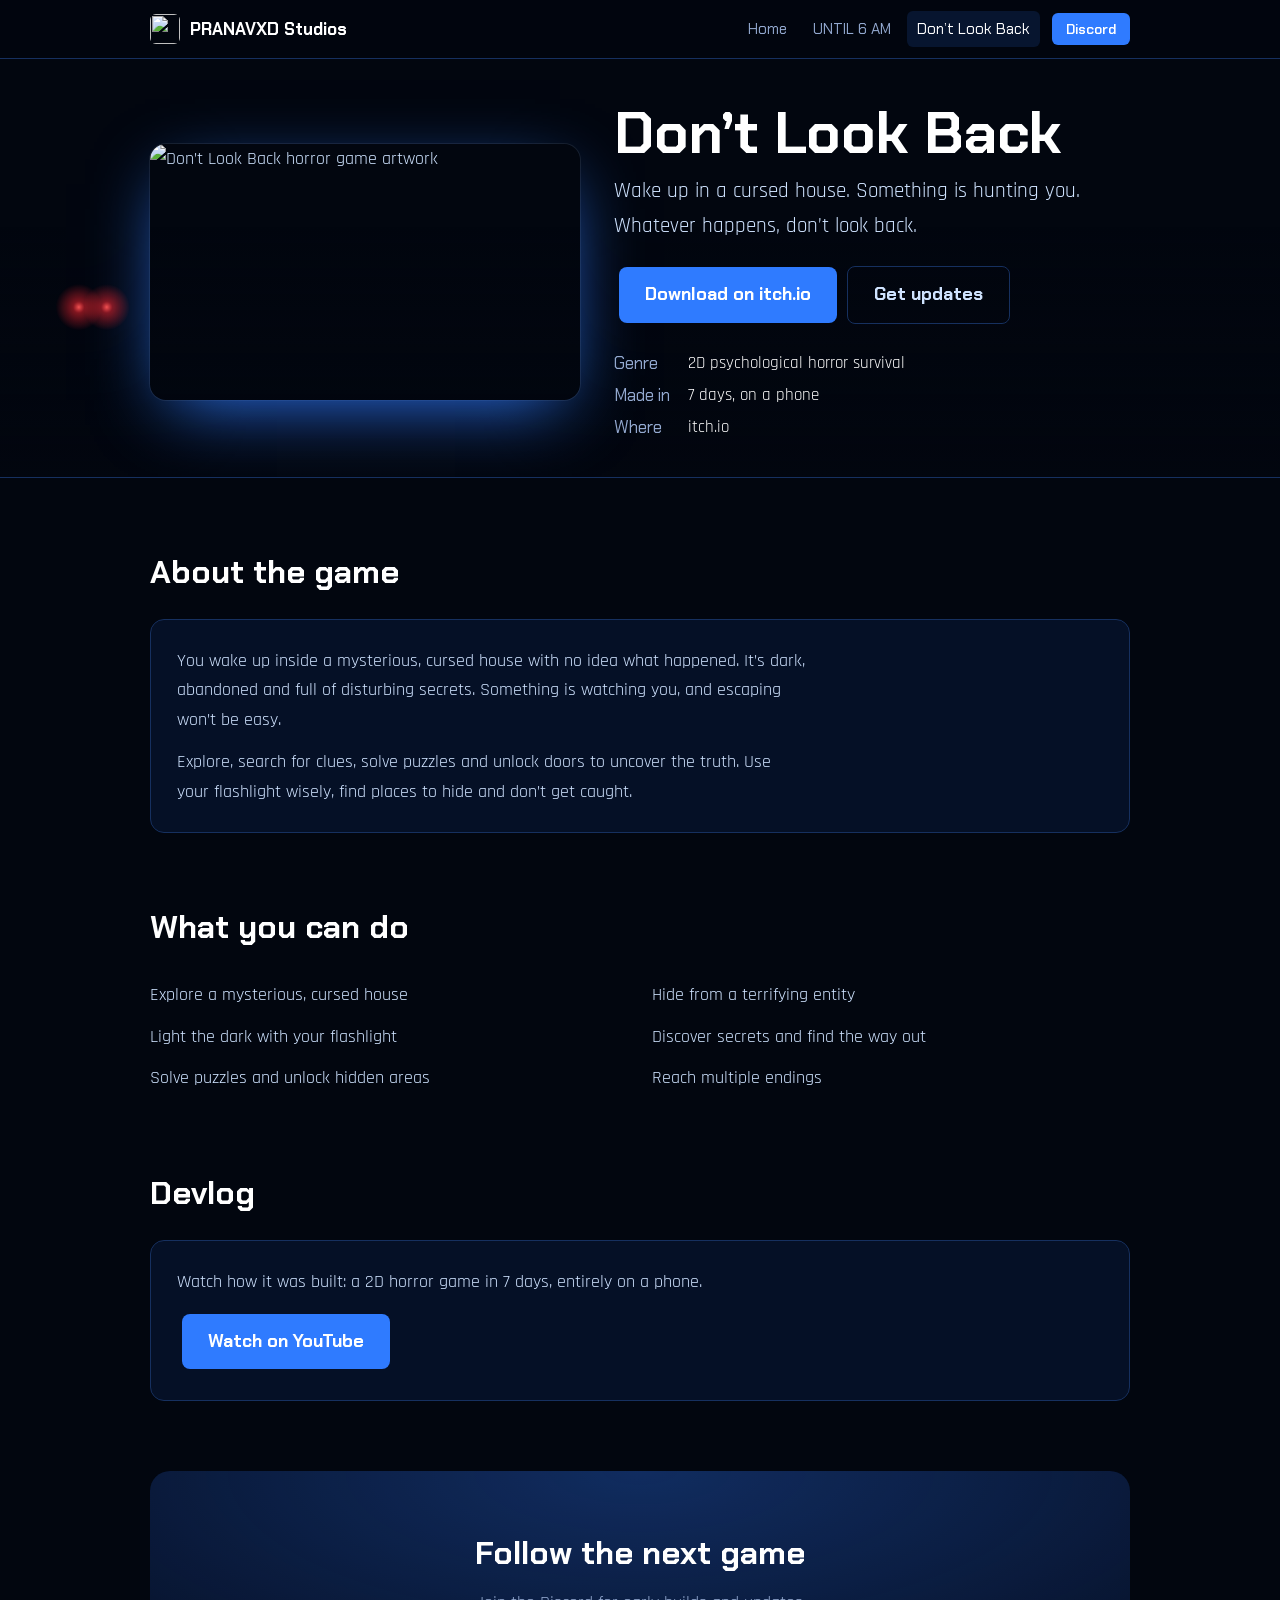
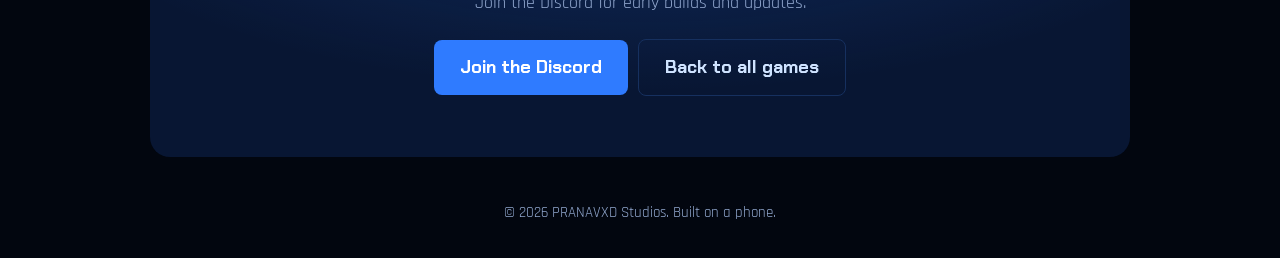
==== dont-look-back.html @ eae3b3ec "Add files via upload" ====
<!DOCTYPE html>
<html lang="en"><head><meta charset="utf-8"><meta name="theme-color" content="#02060f">
<meta name="viewport" content="width=device-width,initial-scale=1,viewport-fit=cover">
<title>Don’t Look Back | PRANAVXD Studios</title><meta name="description" content="Play Don’t Look Back, a 2D psychological horror survival game made in 7 days on a phone. Explore a cursed house, solve puzzles and hide from the entity. Free on itch.io.">
<link rel="canonical" href="https://pranavxd-studios.github.io/dont-look-back.html"><link rel="icon" href="img/favicon.png">
<meta property="og:type" content="website"><meta property="og:title" content="Don’t Look Back | PRANAVXD Studios"><meta property="og:description" content="Play Don’t Look Back, a 2D psychological horror survival game made in 7 days on a phone. Explore a cursed house, solve puzzles and hide from the entity. Free on itch.io."><meta property="og:image" content="https://pranavxd-studios.github.io/og-image.jpg"><meta property="og:url" content="https://pranavxd-studios.github.io/dont-look-back.html">
<meta name="twitter:card" content="summary_large_image">
<link rel="preconnect" href="https://fonts.googleapis.com"><link rel="preconnect" href="https://fonts.gstatic.com" crossorigin>
<link href="https://fonts.googleapis.com/css2?family=Chakra+Petch:wght@500;700&family=Rajdhani:wght@400;600&display=swap" rel="stylesheet">
<link rel="stylesheet" href="style.css"></head><body class="gp">
<nav aria-label="Main"><div class="wrap"><a class="brand" href="index.html"><img src="img/favicon.png" width="30" height="30" alt=""><span>PRANAVXD Studios</span></a><a class="l" href="index.html">Home</a><a class="l" href="until-6-am.html">UNTIL 6 AM</a><a class="l on" href="dont-look-back.html">Don’t Look Back</a><a class="join" href="https://discord.gg/4BSjsUTuaJ" target="_blank" rel="noopener">Discord</a></div></nav>
<header class="top" style="--bg:url(img/dont-look-back.jpg)"><div class="wrap"><img class="cover" src="img/dont-look-back.jpg" width="900" height="534" alt="Don’t Look Back horror game artwork"><div><h1>Don’t Look Back</h1><p class="lead">Wake up in a cursed house. Something is hunting you. Whatever happens, don’t look back.</p><div class="acts"><a class="btn" href="https://pranavxd-studio.itch.io/dont-look-back" target="_blank" rel="noopener">Download on itch.io</a><a class="btn alt" href="https://discord.gg/4BSjsUTuaJ" target="_blank" rel="noopener">Get updates</a></div><dl class="facts"><dt>Genre</dt><dd>2D psychological horror survival</dd><dt>Made in</dt><dd>7 days, on a phone</dd><dt>Where</dt><dd>itch.io</dd></dl></div></div></header>
<main class="wrap"><section class="about"><h2>About the game</h2><div class="panel"><p>You wake up inside a mysterious, cursed house with no idea what happened. It’s dark, abandoned and full of disturbing secrets. Something is watching you, and escaping won’t be easy.</p><p>Explore, search for clues, solve puzzles and unlock doors to uncover the truth. Use your flashlight wisely, find places to hide and don’t get caught.</p></div></section>
<section><h2>What you can do</h2><ul class="f"><li>Explore a mysterious, cursed house</li><li>Light the dark with your flashlight</li><li>Solve puzzles and unlock hidden areas</li><li>Hide from a terrifying entity</li><li>Discover secrets and find the way out</li><li>Reach multiple endings</li></ul></section>
<section><h2>Devlog</h2><div class="panel"><p>Watch how it was built: a 2D horror game in 7 days, entirely on a phone.</p><p><a class="btn" href="https://youtu.be/iwsCbaX2zVc" target="_blank" rel="noopener">Watch on YouTube</a></p></div></section>
<div class="cta"><h2>Follow the next game</h2><p>Join the Discord for early builds and updates.</p><a class="btn" href="https://discord.gg/4BSjsUTuaJ" target="_blank" rel="noopener">Join the Discord</a><a class="btn alt" href="index.html">Back to all games</a></div></main>
<footer>© 2026 PRANAVXD Studios. Built on a phone.</footer><script src="main.js" defer></script></body></html>
---- style.css ----
@property --x{syntax:"<length-percentage>";inherits:true;initial-value:50%}
:root{--void:#02060f;--navy:#081633;--blue:#2f7bff;--ice:#cfe3ff;--dim:#93a9d0;--red:#e0121c;--bd:#16305f;--ac:var(--blue)}
@view-transition{navigation:auto}
*{box-sizing:border-box;margin:0}
html{scroll-behavior:smooth}
body{background:var(--void);color:var(--ice);font:18px/1.65 Rajdhani,system-ui,sans-serif;min-height:100vh;animation:pageIn .5s ease both;transition:opacity .18s,transform .18s}
body.out{opacity:0;transform:translateY(-6px)}
@keyframes pageIn{from{opacity:0;transform:translateY(10px)}to{opacity:1;transform:none}}
h1,h2,h3,.btn,nav a,dt{font-family:'Chakra Petch',system-ui,sans-serif}
a{color:var(--blue)}
img{max-width:100%;height:auto;display:block}
.wrap{max-width:1020px;margin:0 auto;padding:0 20px}
nav{position:sticky;top:0;z-index:10;background:rgba(2,6,15,.86);backdrop-filter:blur(10px);border-bottom:1px solid var(--bd)}
nav .wrap{display:flex;align-items:center;gap:6px;height:58px}
.brand{display:flex;align-items:center;gap:10px;color:#fff;text-decoration:none;font:700 17px 'Chakra Petch';margin-right:auto}
.brand img{width:30px;height:30px;border-radius:6px}
nav a.l{color:var(--dim);text-decoration:none;font-size:15px;padding:6px 10px;border-radius:6px;transition:color .2s,background .2s}
nav a.l:hover,nav a.on{color:#fff;background:rgba(47,123,255,.14)}
nav .join{background:var(--blue);color:#fff;text-decoration:none;font:600 14px 'Chakra Petch';padding:7px 14px;border-radius:6px;margin-left:6px}
@media(max-width:620px){.brand span{display:none}nav a.l{padding:6px 7px;font-size:14px}}
/* hero with flashlight */
.stage{position:relative;overflow:hidden;background:#000;--x:50%;--y:55%;touch-action:pan-y;cursor:none}
.stage img{width:100%;aspect-ratio:8/3;min-height:200px;object-fit:cover}
.stage::after{content:"";position:absolute;inset:0;background:radial-gradient(circle min(34vw,260px) at var(--x) var(--y),transparent 0,rgba(2,6,15,.55) 55%,rgba(2,6,15,.93) 100%);animation:dark 2.2s ease both}
@keyframes dark{from{background:#000}}
.stage small{position:absolute;bottom:10px;left:0;right:0;text-align:center;color:var(--dim);font-size:14px;z-index:2;animation:pageIn 1s 1.6s both}
@media(hover:none){.stage{cursor:auto}}
.intro{text-align:center;padding:44px 20px 8px}
.intro h1{font-size:clamp(30px,6vw,52px);line-height:1.1;color:#fff;max-width:760px;margin:0 auto 12px}
.intro p{color:var(--dim);max-width:560px;margin:0 auto 22px;font-size:20px}
.btn{display:inline-block;background:var(--ac);color:#fff;padding:13px 26px;border-radius:8px;text-decoration:none;font-weight:700;margin:5px;transition:transform .18s,box-shadow .18s,filter .18s;box-shadow:0 0 0 0 transparent}
.btn:hover{transform:translateY(-2px);box-shadow:0 8px 26px -8px var(--ac);filter:brightness(1.1)}
.btn:active{transform:scale(.97)}
.btn.alt{background:none;border:1px solid var(--bd);color:var(--ice)}
h2{font-size:clamp(24px,4vw,32px);color:#fff;margin:68px 0 20px}
/* featured game rows */
.game{display:grid;gap:26px;grid-template-columns:minmax(0,5fr) minmax(0,6fr);align-items:center;padding:22px;border-radius:18px;background:linear-gradient(135deg,rgba(8,22,51,.9),rgba(2,6,15,.6));border:1px solid var(--bd);margin-bottom:22px;text-decoration:none;color:var(--ice);transition:border-color .25s,transform .25s}
.game:hover{border-color:var(--ac);transform:translateY(-3px)}
.game img{border-radius:12px;width:100%;transition:transform .5s}
.game:hover img{transform:scale(1.025)}
.game .pic{overflow:hidden;border-radius:12px}
.game h3{font-size:clamp(26px,4vw,36px);color:#fff;line-height:1.15;margin-bottom:8px}
.game p{color:var(--dim)}
.game .go{display:inline-block;margin-top:14px;color:var(--ac);font:600 16px 'Chakra Petch'}
.game.red{--ac:#ff3b45}
.game.alt{grid-template-columns:minmax(0,6fr) minmax(0,5fr)}
.game.alt .pic{order:2}
@media(max-width:760px){.game,.game.alt{grid-template-columns:1fr;padding:16px}.game.alt .pic{order:0}}
.panel{background:rgba(8,22,51,.65);border:1px solid var(--bd);border-radius:14px;padding:26px}
.panel p+p{margin-top:12px}
.chip{display:inline-block;border:1px solid var(--bd);border-radius:20px;padding:2px 14px;margin:8px 8px 0 0;font-size:16px}
details{border-bottom:1px solid var(--bd);padding:16px 4px}
summary{cursor:pointer;font:600 19px 'Chakra Petch';color:#fff;list-style:none;display:flex;justify-content:space-between;gap:12px}
summary::after{content:"+";color:var(--blue);font-size:24px;line-height:1;transition:transform .25s}
details[open] summary::after{transform:rotate(45deg)}
details p{margin-top:10px;color:var(--dim);animation:pageIn .3s both}
.cta{text-align:center;padding:56px 20px;margin-top:70px;border-radius:20px;background:radial-gradient(600px 220px at 50% 0,rgba(47,123,255,.22),transparent),var(--navy)}
.cta h2{margin:0 0 8px}.cta p{color:var(--dim);margin-bottom:16px}
footer{text-align:center;color:var(--dim);font-size:15px;padding:44px 20px 32px}
/* game page */
.gp{--ac:var(--blue)}.gp.red{--ac:#ff3b45}
.top{position:relative;overflow:hidden;padding:44px 0 36px;border-bottom:1px solid var(--bd)}
.top::before{content:"";position:absolute;inset:-40px;background:var(--bg) center/cover;filter:blur(38px) saturate(1.2);opacity:.38;transform:scale(1.1)}
.top::after{content:"";position:absolute;inset:0;background:linear-gradient(transparent 40%,var(--void))}
.top .wrap{position:relative;z-index:1;display:grid;gap:34px;grid-template-columns:minmax(0,5fr) minmax(0,6fr);align-items:center}
.top .cover{width:100%;border-radius:16px;box-shadow:0 20px 70px -20px var(--ac),0 0 0 1px rgba(255,255,255,.08);animation:pageIn .8s .1s both}
.top h1{font-size:clamp(34px,6vw,58px);line-height:1.05;color:#fff;margin-bottom:10px;animation:pageIn .7s .2s both}
.top .lead{font-size:21px;color:var(--ice);margin-bottom:18px;animation:pageIn .7s .3s both}
.top .acts{animation:pageIn .7s .4s both}
dl.facts{display:grid;grid-template-columns:auto 1fr;gap:4px 18px;margin:20px 0 0;font-size:17px;animation:pageIn .7s .5s both}
dt{color:var(--dim)}dd{margin:0;color:#fff}
@media(max-width:760px){.top .wrap{grid-template-columns:1fr}.top{padding-top:26px}}
.about p{max-width:70ch}
ul.f{list-style:none;padding:0;columns:2 260px;gap:24px;margin-top:6px}
ul.f li{padding:6px 0;break-inside:avoid}
.shots{display:grid;gap:14px;grid-template-columns:repeat(auto-fit,minmax(290px,1fr))}
.shots img{border-radius:10px;border:1px solid var(--bd);transition:transform .35s,border-color .25s}
.shots img:hover{transform:scale(1.02);border-color:var(--ac)}
.back{display:inline-block;margin:26px 0 0;color:var(--dim);text-decoration:none}
@media(prefers-reduced-motion:reduce){*,*::before,*::after{animation:none!important;transition:none!important}html{scroll-behavior:auto}}
/* motion graphics */
.fx{position:absolute;inset:0;width:100%;height:100%;pointer-events:none;z-index:1}
.beam{position:absolute;inset:0;pointer-events:none;z-index:1;background:radial-gradient(circle 190px at var(--px,-999px) var(--py,-999px),rgba(207,227,255,.15),transparent 70%)}
.top .cover{animation:pageIn .8s .1s backwards;transition:transform .2s ease-out}
.pic{transition:transform .2s ease-out}
.glitch{position:relative}
.glitch::before,.glitch::after{content:attr(data-text);position:absolute;inset:0;opacity:0;pointer-events:none}
.glitch::before{color:#ff3b45;clip-path:inset(0 0 55% 0)}
.glitch::after{color:#2f7bff;clip-path:inset(50% 0 0 0)}
.glitch.go::before{animation:g1 .45s steps(3) both}
.glitch.go::after{animation:g2 .45s steps(3) both}
@keyframes g1{0%{opacity:1;transform:translate(-5px,0)}30%{transform:translate(4px,-1px)}60%{transform:translate(-2px,1px)}100%{opacity:0;transform:none}}
@keyframes g2{0%{opacity:1;transform:translate(5px,0)}30%{transform:translate(-4px,1px)}60%{transform:translate(2px,-1px)}100%{opacity:0;transform:none}}
.clock{position:fixed;right:14px;bottom:14px;z-index:9;display:flex;align-items:center;gap:10px;padding:9px 14px;border-radius:10px;background:rgba(2,10,8,.88);border:1px solid #1d5a3a;color:#6df0a1;font:600 19px 'Chakra Petch',monospace;font-variant-numeric:tabular-nums;opacity:0;transform:translateY(16px);transition:opacity .4s,transform .4s,border-color .4s,color .4s;pointer-events:none;backdrop-filter:blur(6px)}
.clock.show{opacity:1;transform:none}
.clock i{width:9px;height:9px;border-radius:50%;background:#ff3b45;animation:blink 1.2s steps(2) infinite}
.clock small{font-size:11px;color:#3f9a6b;display:block;line-height:1;margin-bottom:2px}
.clock s{display:block;width:100%;height:3px;background:#0e2c1d;margin-top:4px;text-decoration:none;border-radius:2px;overflow:hidden}
.clock u{display:block;height:100%;width:0;background:#6df0a1;text-decoration:none}
.clock.done{color:#fff;border-color:#fff}
.clock.done small{color:#ff3b45}
@keyframes blink{50%{opacity:0}}
figure.scan{position:relative;overflow:hidden;border-radius:10px;margin:0}
figure.scan img{border-radius:0}
figure.scan::after{content:"";position:absolute;inset:0;pointer-events:none;background:repeating-linear-gradient(transparent 0 2px,rgba(0,0,0,.16) 2px 3px)}
figure.scan::before{content:"";position:absolute;left:0;right:0;height:22%;top:-25%;z-index:1;pointer-events:none;background:linear-gradient(transparent,rgba(109,240,161,.14),transparent);opacity:0}
figure.scan:hover::before{opacity:1;animation:sweep 1.6s linear infinite}
@keyframes sweep{to{top:105%}}
figure.scan b{position:absolute;top:10px;left:12px;z-index:2;font:600 13px 'Chakra Petch';color:#ff3b45;animation:blink 1.2s steps(2) infinite}
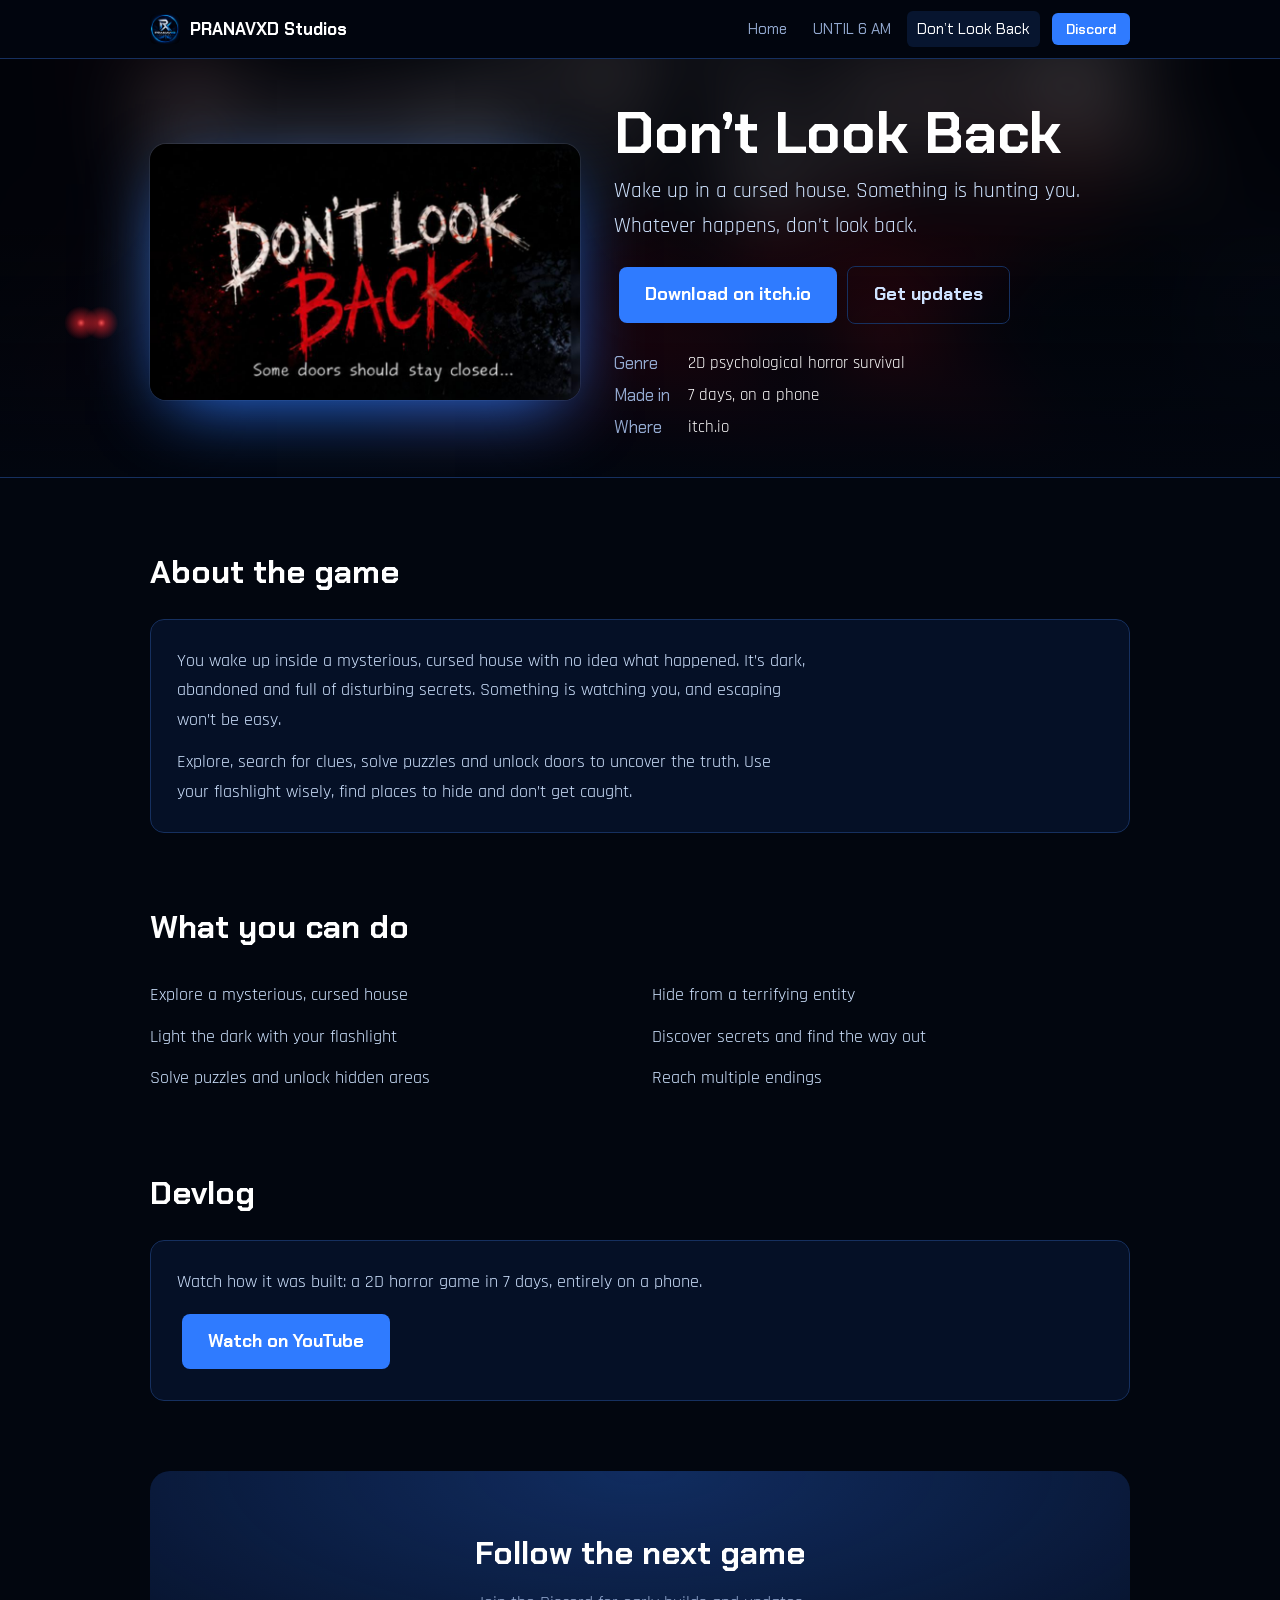
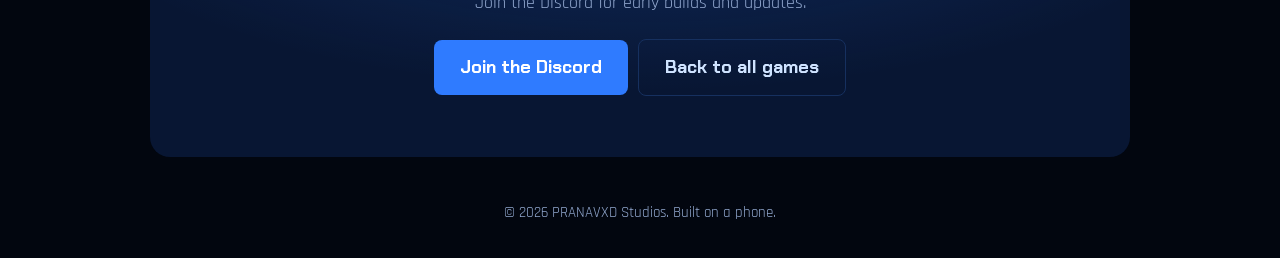
==== commit 978e329e: "Add files via upload" ====
--- a/dont-look-back.html
+++ b/dont-look-back.html
@@ -2,14 +2,14 @@
 <html lang="en"><head><meta charset="utf-8"><meta name="theme-color" content="#02060f">
 <meta name="viewport" content="width=device-width,initial-scale=1,viewport-fit=cover">
 <title>Don’t Look Back | PRANAVXD Studios</title><meta name="description" content="Play Don’t Look Back, a 2D psychological horror survival game made in 7 days on a phone. Explore a cursed house, solve puzzles and hide from the entity. Free on itch.io.">
-<link rel="canonical" href="https://pranavxd-studios.github.io/dont-look-back.html"><link rel="icon" href="img/favicon.png">
+<link rel="canonical" href="https://pranavxd-studios.github.io/dont-look-back.html"><link rel="icon" href="favicon.png">
 <meta property="og:type" content="website"><meta property="og:title" content="Don’t Look Back | PRANAVXD Studios"><meta property="og:description" content="Play Don’t Look Back, a 2D psychological horror survival game made in 7 days on a phone. Explore a cursed house, solve puzzles and hide from the entity. Free on itch.io."><meta property="og:image" content="https://pranavxd-studios.github.io/og-image.jpg"><meta property="og:url" content="https://pranavxd-studios.github.io/dont-look-back.html">
 <meta name="twitter:card" content="summary_large_image">
 <link rel="preconnect" href="https://fonts.googleapis.com"><link rel="preconnect" href="https://fonts.gstatic.com" crossorigin>
 <link href="https://fonts.googleapis.com/css2?family=Chakra+Petch:wght@500;700&family=Rajdhani:wght@400;600&display=swap" rel="stylesheet">
 <link rel="stylesheet" href="style.css"></head><body class="gp">
-<nav aria-label="Main"><div class="wrap"><a class="brand" href="index.html"><img src="img/favicon.png" width="30" height="30" alt=""><span>PRANAVXD Studios</span></a><a class="l" href="index.html">Home</a><a class="l" href="until-6-am.html">UNTIL 6 AM</a><a class="l on" href="dont-look-back.html">Don’t Look Back</a><a class="join" href="https://discord.gg/4BSjsUTuaJ" target="_blank" rel="noopener">Discord</a></div></nav>
-<header class="top" style="--bg:url(img/dont-look-back.jpg)"><div class="wrap"><img class="cover" src="img/dont-look-back.jpg" width="900" height="534" alt="Don’t Look Back horror game artwork"><div><h1>Don’t Look Back</h1><p class="lead">Wake up in a cursed house. Something is hunting you. Whatever happens, don’t look back.</p><div class="acts"><a class="btn" href="https://pranavxd-studio.itch.io/dont-look-back" target="_blank" rel="noopener">Download on itch.io</a><a class="btn alt" href="https://discord.gg/4BSjsUTuaJ" target="_blank" rel="noopener">Get updates</a></div><dl class="facts"><dt>Genre</dt><dd>2D psychological horror survival</dd><dt>Made in</dt><dd>7 days, on a phone</dd><dt>Where</dt><dd>itch.io</dd></dl></div></div></header>
+<nav aria-label="Main"><div class="wrap"><a class="brand" href="index.html"><img src="favicon.png" width="30" height="30" alt=""><span>PRANAVXD Studios</span></a><a class="l" href="index.html">Home</a><a class="l" href="until-6-am.html">UNTIL 6 AM</a><a class="l on" href="dont-look-back.html">Don’t Look Back</a><a class="join" href="https://discord.gg/4BSjsUTuaJ" target="_blank" rel="noopener">Discord</a></div></nav>
+<header class="top" style="--bg:url(dont-look-back.jpg)"><div class="wrap"><img class="cover" src="dont-look-back.jpg" width="900" height="534" alt="Don’t Look Back horror game artwork"><div><h1>Don’t Look Back</h1><p class="lead">Wake up in a cursed house. Something is hunting you. Whatever happens, don’t look back.</p><div class="acts"><a class="btn" href="https://pranavxd-studio.itch.io/dont-look-back" target="_blank" rel="noopener">Download on itch.io</a><a class="btn alt" href="https://discord.gg/4BSjsUTuaJ" target="_blank" rel="noopener">Get updates</a></div><dl class="facts"><dt>Genre</dt><dd>2D psychological horror survival</dd><dt>Made in</dt><dd>7 days, on a phone</dd><dt>Where</dt><dd>itch.io</dd></dl></div></div></header>
 <main class="wrap"><section class="about"><h2>About the game</h2><div class="panel"><p>You wake up inside a mysterious, cursed house with no idea what happened. It’s dark, abandoned and full of disturbing secrets. Something is watching you, and escaping won’t be easy.</p><p>Explore, search for clues, solve puzzles and unlock doors to uncover the truth. Use your flashlight wisely, find places to hide and don’t get caught.</p></div></section>
 <section><h2>What you can do</h2><ul class="f"><li>Explore a mysterious, cursed house</li><li>Light the dark with your flashlight</li><li>Solve puzzles and unlock hidden areas</li><li>Hide from a terrifying entity</li><li>Discover secrets and find the way out</li><li>Reach multiple endings</li></ul></section>
 <section><h2>Devlog</h2><div class="panel"><p>Watch how it was built: a 2D horror game in 7 days, entirely on a phone.</p><p><a class="btn" href="https://youtu.be/iwsCbaX2zVc" target="_blank" rel="noopener">Watch on YouTube</a></p></div></section>
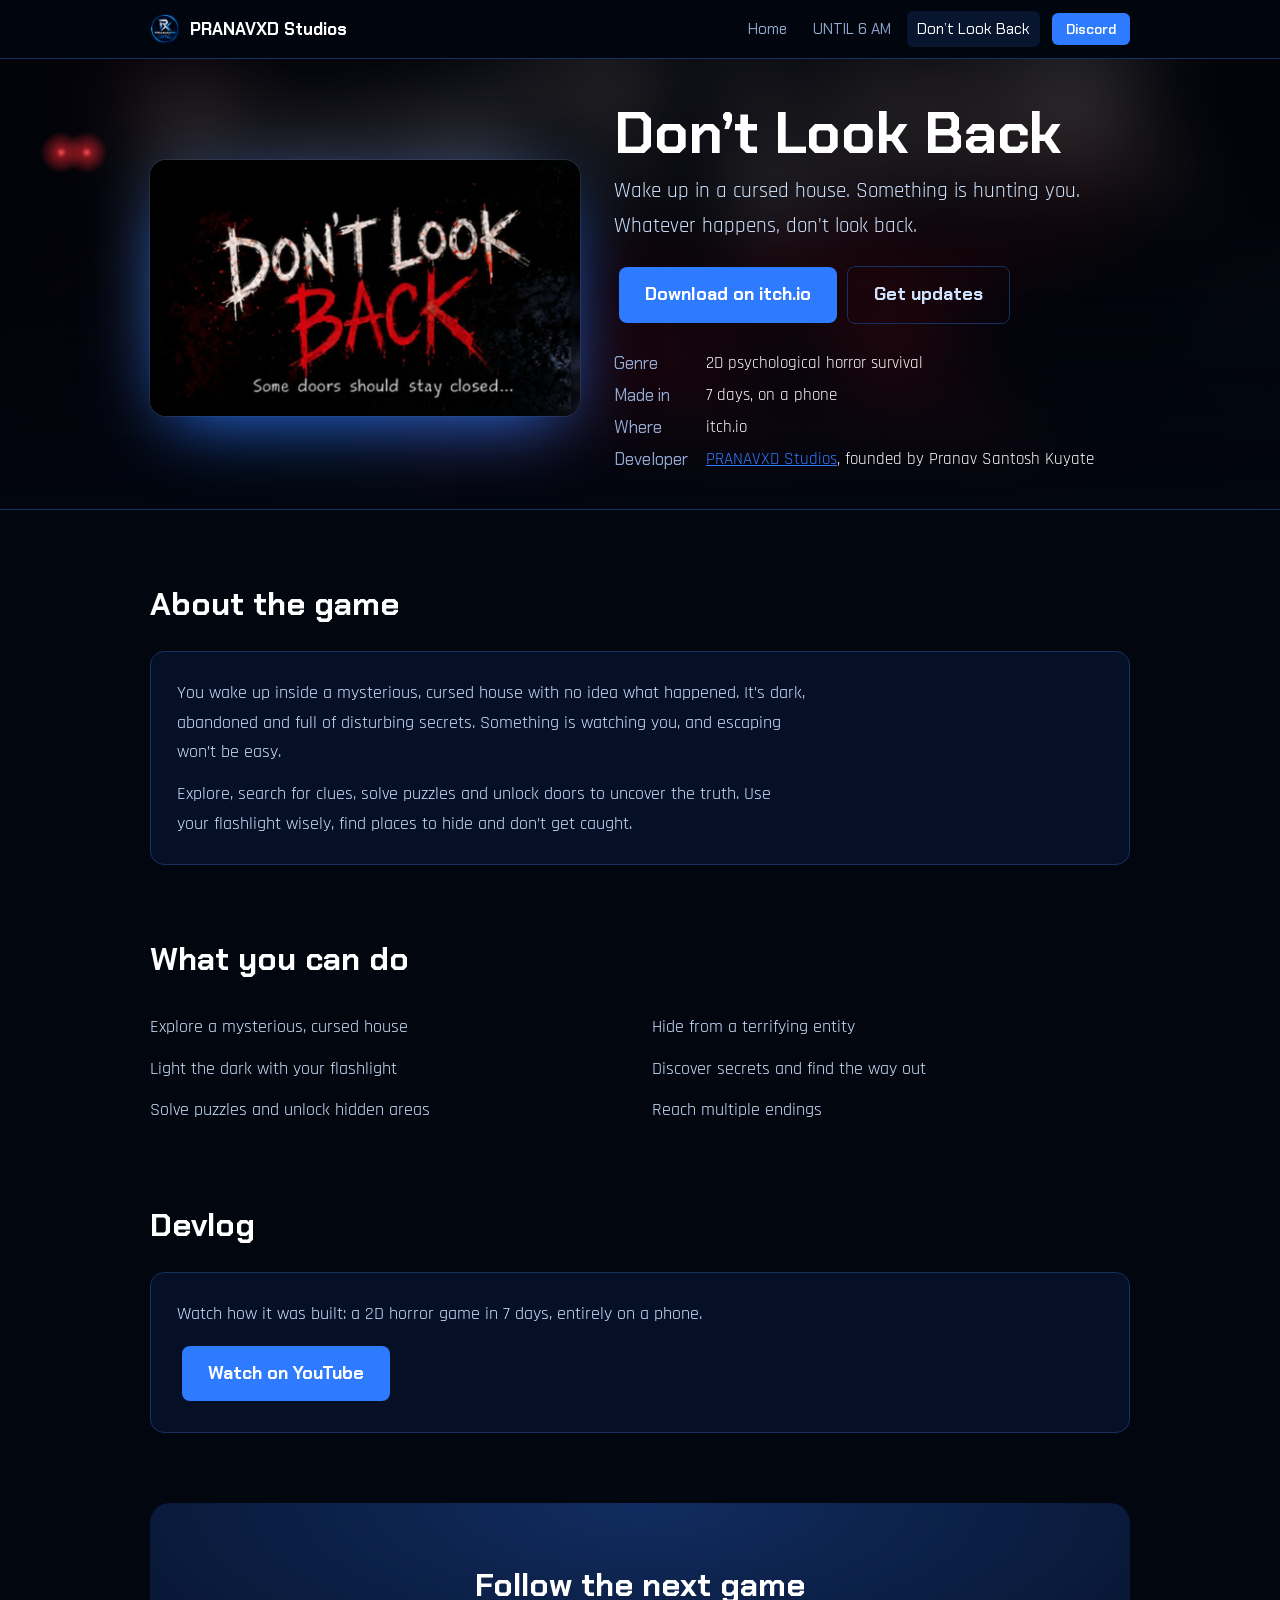
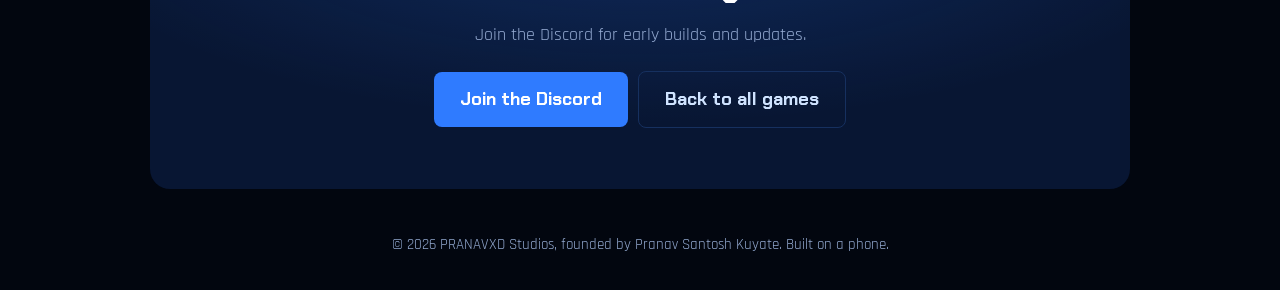
==== commit fd6f5935: "Add files via upload" ====
--- a/dont-look-back.html
+++ b/dont-look-back.html
@@ -1,17 +1,18 @@
 <!DOCTYPE html>
 <html lang="en"><head><meta charset="utf-8"><meta name="theme-color" content="#02060f">
 <meta name="viewport" content="width=device-width,initial-scale=1,viewport-fit=cover">
-<title>Don’t Look Back | PRANAVXD Studios</title><meta name="description" content="Play Don’t Look Back, a 2D psychological horror survival game made in 7 days on a phone. Explore a cursed house, solve puzzles and hide from the entity. Free on itch.io.">
+<title>Don’t Look Back – 2D Horror Survival Game | PRANAVXD Studios</title><meta name="description" content="Don’t Look Back is a 2D horror game by PRANAVXD Studios, founded by Pranav Santosh Kuyate. Explore a cursed house, solve puzzles and hide from the entity.">
+<meta name="robots" content="index,follow,max-image-preview:large"><meta name="author" content="Pranav Santosh Kuyate"><meta name="application-name" content="PRANAVXD Studios">
 <link rel="canonical" href="https://pranavxd-studios.github.io/dont-look-back.html"><link rel="icon" href="favicon.png">
-<meta property="og:type" content="website"><meta property="og:title" content="Don’t Look Back | PRANAVXD Studios"><meta property="og:description" content="Play Don’t Look Back, a 2D psychological horror survival game made in 7 days on a phone. Explore a cursed house, solve puzzles and hide from the entity. Free on itch.io."><meta property="og:image" content="https://pranavxd-studios.github.io/og-image.jpg"><meta property="og:url" content="https://pranavxd-studios.github.io/dont-look-back.html">
-<meta name="twitter:card" content="summary_large_image">
+<meta property="og:type" content="website"><meta property="og:site_name" content="PRANAVXD Studios"><meta property="og:locale" content="en_US"><meta property="og:title" content="Don’t Look Back – 2D Horror Survival Game | PRANAVXD Studios"><meta property="og:description" content="Don’t Look Back is a 2D horror game by PRANAVXD Studios, founded by Pranav Santosh Kuyate. Explore a cursed house, solve puzzles and hide from the entity."><meta property="og:url" content="https://pranavxd-studios.github.io/dont-look-back.html"><meta property="og:image" content="https://pranavxd-studios.github.io/dont-look-back.jpg"><meta property="og:image:width" content="900"><meta property="og:image:height" content="534"><meta property="og:image:alt" content="Don’t Look Back 2D horror game artwork">
+<meta name="twitter:card" content="summary_large_image"><meta name="twitter:title" content="Don’t Look Back – 2D Horror Survival Game | PRANAVXD Studios"><meta name="twitter:description" content="Don’t Look Back is a 2D horror game by PRANAVXD Studios, founded by Pranav Santosh Kuyate. Explore a cursed house, solve puzzles and hide from the entity."><meta name="twitter:image" content="https://pranavxd-studios.github.io/dont-look-back.jpg"><meta name="twitter:image:alt" content="Don’t Look Back 2D horror game artwork">
 <link rel="preconnect" href="https://fonts.googleapis.com"><link rel="preconnect" href="https://fonts.gstatic.com" crossorigin>
 <link href="https://fonts.googleapis.com/css2?family=Chakra+Petch:wght@500;700&family=Rajdhani:wght@400;600&display=swap" rel="stylesheet">
-<link rel="stylesheet" href="style.css"></head><body class="gp">
+<link rel="stylesheet" href="style.css"><script type="application/ld+json">{"@context":"https://schema.org","@graph":[{"@type":"VideoGame","@id":"https://pranavxd-studios.github.io/dont-look-back.html#game","name":"Don’t Look Back","url":"https://pranavxd-studios.github.io/dont-look-back.html","description":"Don’t Look Back is a 2D horror game by PRANAVXD Studios, founded by Pranav Santosh Kuyate. Explore a cursed house, solve puzzles and hide from the entity.","image":"https://pranavxd-studios.github.io/dont-look-back.jpg","genre":["Horror","Survival"],"inLanguage":"en","author":{"@type":"Organization","@id":"https://pranavxd-studios.github.io/#organization","name":"PRANAVXD Studios","url":"https://pranavxd-studios.github.io/"},"publisher":{"@type":"Organization","@id":"https://pranavxd-studios.github.io/#organization","name":"PRANAVXD Studios","url":"https://pranavxd-studios.github.io/"},"creator":{"@type":"Person","@id":"https://pranavxd-studios.github.io/#person","name":"Pranav Santosh Kuyate","url":"https://pranavxd-studios.github.io/"}},{"@type":"BreadcrumbList","itemListElement":[{"@type":"ListItem","position":1,"name":"Home","item":"https://pranavxd-studios.github.io/"},{"@type":"ListItem","position":2,"name":"Don’t Look Back","item":"https://pranavxd-studios.github.io/dont-look-back.html"}]}]}</script></head><body class="gp">
 <nav aria-label="Main"><div class="wrap"><a class="brand" href="index.html"><img src="favicon.png" width="30" height="30" alt=""><span>PRANAVXD Studios</span></a><a class="l" href="index.html">Home</a><a class="l" href="until-6-am.html">UNTIL 6 AM</a><a class="l on" href="dont-look-back.html">Don’t Look Back</a><a class="join" href="https://discord.gg/4BSjsUTuaJ" target="_blank" rel="noopener">Discord</a></div></nav>
-<header class="top" style="--bg:url(dont-look-back.jpg)"><div class="wrap"><img class="cover" src="dont-look-back.jpg" width="900" height="534" alt="Don’t Look Back horror game artwork"><div><h1>Don’t Look Back</h1><p class="lead">Wake up in a cursed house. Something is hunting you. Whatever happens, don’t look back.</p><div class="acts"><a class="btn" href="https://pranavxd-studio.itch.io/dont-look-back" target="_blank" rel="noopener">Download on itch.io</a><a class="btn alt" href="https://discord.gg/4BSjsUTuaJ" target="_blank" rel="noopener">Get updates</a></div><dl class="facts"><dt>Genre</dt><dd>2D psychological horror survival</dd><dt>Made in</dt><dd>7 days, on a phone</dd><dt>Where</dt><dd>itch.io</dd></dl></div></div></header>
+<header class="top" style="--bg:url(dont-look-back.jpg)"><div class="wrap"><img class="cover" src="dont-look-back.jpg" width="900" height="534" alt="Don’t Look Back horror game artwork"><div><h1>Don’t Look Back</h1><p class="lead">Wake up in a cursed house. Something is hunting you. Whatever happens, don’t look back.</p><div class="acts"><a class="btn" href="https://pranavxd-studio.itch.io/dont-look-back" target="_blank" rel="noopener">Download on itch.io</a><a class="btn alt" href="https://discord.gg/4BSjsUTuaJ" target="_blank" rel="noopener">Get updates</a></div><dl class="facts"><dt>Genre</dt><dd>2D psychological horror survival</dd><dt>Made in</dt><dd>7 days, on a phone</dd><dt>Where</dt><dd>itch.io</dd><dt>Developer</dt><dd><a href="index.html">PRANAVXD Studios</a>, founded by Pranav Santosh Kuyate</dd></dl></div></div></header>
 <main class="wrap"><section class="about"><h2>About the game</h2><div class="panel"><p>You wake up inside a mysterious, cursed house with no idea what happened. It’s dark, abandoned and full of disturbing secrets. Something is watching you, and escaping won’t be easy.</p><p>Explore, search for clues, solve puzzles and unlock doors to uncover the truth. Use your flashlight wisely, find places to hide and don’t get caught.</p></div></section>
 <section><h2>What you can do</h2><ul class="f"><li>Explore a mysterious, cursed house</li><li>Light the dark with your flashlight</li><li>Solve puzzles and unlock hidden areas</li><li>Hide from a terrifying entity</li><li>Discover secrets and find the way out</li><li>Reach multiple endings</li></ul></section>
 <section><h2>Devlog</h2><div class="panel"><p>Watch how it was built: a 2D horror game in 7 days, entirely on a phone.</p><p><a class="btn" href="https://youtu.be/iwsCbaX2zVc" target="_blank" rel="noopener">Watch on YouTube</a></p></div></section>
 <div class="cta"><h2>Follow the next game</h2><p>Join the Discord for early builds and updates.</p><a class="btn" href="https://discord.gg/4BSjsUTuaJ" target="_blank" rel="noopener">Join the Discord</a><a class="btn alt" href="index.html">Back to all games</a></div></main>
-<footer>© 2026 PRANAVXD Studios. Built on a phone.</footer><script src="main.js" defer></script></body></html>+<footer>© 2026 PRANAVXD Studios, founded by Pranav Santosh Kuyate. Built on a phone.</footer><script src="main.js" defer></script></body></html>
